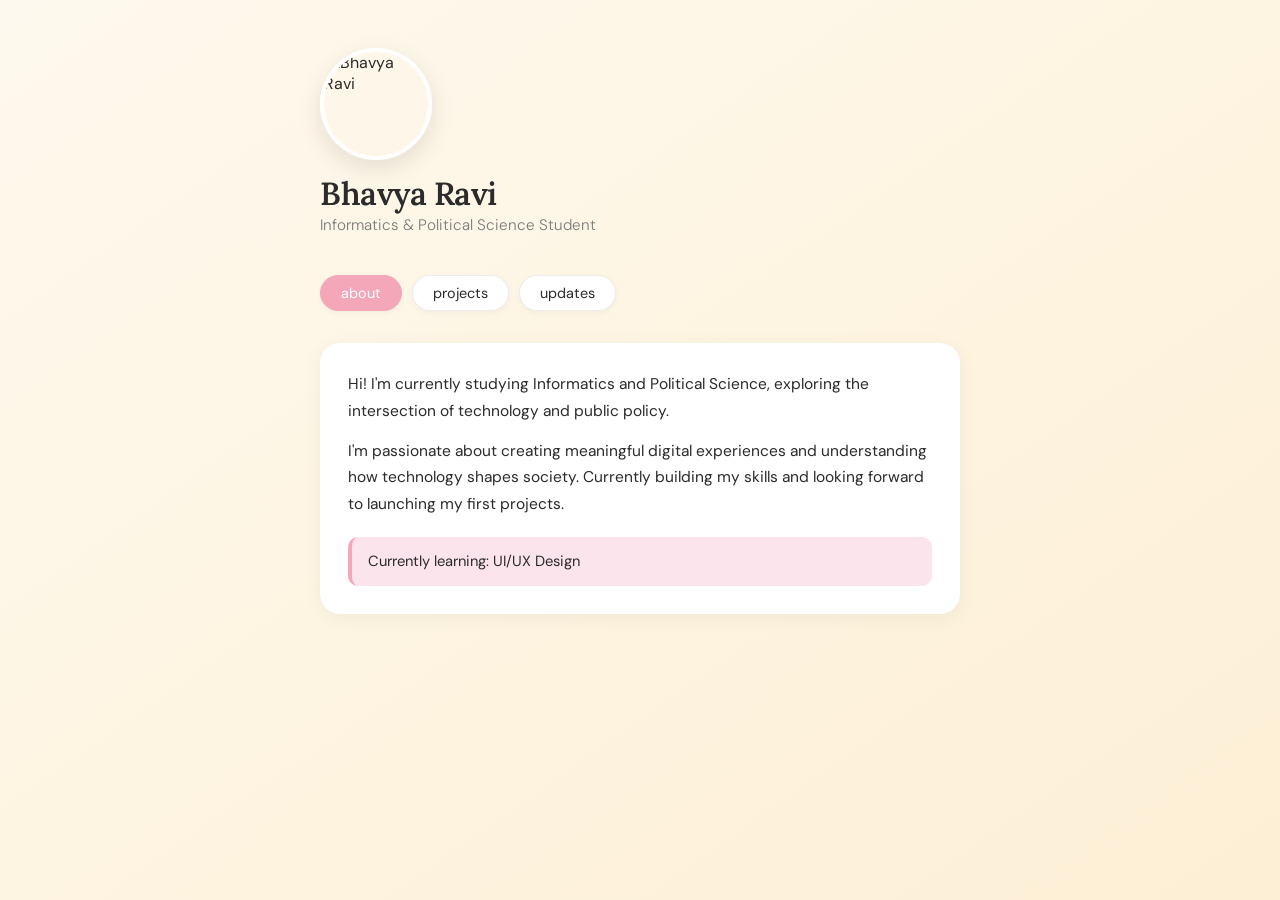
==== index.html @ 0cf852a3 "Changed file name" ====
<!DOCTYPE html>
<html lang="en">
<head>
  <meta charset="UTF-8" />
  <meta name="viewport" content="width=device-width, initial-scale=1.0" />
  <title>Bhavya Ravi</title>
  <link href="https://fonts.googleapis.com/css2?family=Lora:ital,wght@0,400;0,600;1,400&family=DM+Sans:wght@300;400;500&display=swap" rel="stylesheet" />
  <link rel="stylesheet" href="style.css"> 
</head>
<body>
  <div class="container">

    <div class="header">
      <img
        class="avatar"
        src="https://media.licdn.com/dms/image/v2/D5603AQHCaincQteh1Q/profile-displayphoto-scale_400_400/B56Zly63RaIAAk-/0/1758569659178?e=1776902400&v=beta&t=ZlpAcnRTadkaQlPZEbBqrFrDUGsKXeTZzd45ElXfL_k"
        alt="Bhavya Ravi"
      />
      <h1 class="name">Bhavya Ravi</h1>
      <p class="subtitle">Informatics &amp; Political Science Student</p>
    </div>

    <nav class="nav">
      <button class="nav-btn active" data-tab="about">about</button>
      <button class="nav-btn" data-tab="projects">projects</button>
      <button class="nav-btn" data-tab="updates">updates</button>
    </nav>

    <!-- About -->
    <div class="panel active" id="panel-about">
      <div class="about-card">
        <p>Hi! I'm currently studying Informatics and Political Science, exploring the intersection of technology and public policy.</p>
        <p>I'm passionate about creating meaningful digital experiences and understanding how technology shapes society. Currently building my skills and looking forward to launching my first projects.</p>
        <div class="highlight">Currently learning: UI/UX Design</div>
      </div>
    </div>

    <!-- Projects -->
    <div class="panel" id="panel-projects">
      <div class="project-card main">
        <h3>Coming Soon</h3>
        <p>Currently working on building my first projects. Check back soon for updates!</p>
      </div>
      <div class="project-card placeholder">
        <p>More projects in development...</p>
      </div>
    </div>

    <!-- Updates -->
    <div class="panel" id="panel-updates">
      <div class="update-card green">
        <p class="update-date">April 2026</p>
        <p>Diving deep into UI/UX design principles. Excited to start applying these skills to real projects.</p>
      </div>
      <div class="update-card yellow">
        <p class="update-date">Spring 2026</p>
        <p>Balancing coursework in Informatics and Political Science. Learning how tech and policy intersect.</p>
      </div>
      <div class="update-card orange">
        <p class="update-date">Recent</p>
        <p>Building this portfolio site as my first step. More projects coming soon!</p>
      </div>
    </div>

  </div>

  <script>
    const buttons = document.querySelectorAll('.nav-btn');
    const panels  = document.querySelectorAll('.panel');

    buttons.forEach(btn => {
      btn.addEventListener('click', () => {
        const tab = btn.dataset.tab;

        buttons.forEach(b => b.classList.remove('active'));
        panels.forEach(p => p.classList.remove('active'));

        btn.classList.add('active');
        const target = document.getElementById('panel-' + tab);
        // re-trigger animation
        target.style.animation = 'none';
        target.offsetHeight; // reflow
        target.style.animation = '';
        target.classList.add('active');
      });
    });
  </script>
</body>
</html>
---- style.css ----
*, *::before, *::after { box-sizing: border-box; margin: 0; padding: 0; }

:root {
    --cream: #fef9ee;
    --warm: #fdf0d5;
    --pink: #f4a7b9;
    --pink-light: #fce4ec;
    --blue: #7ec8e3;
    --blue-light: #e3f4fb;
    --green: #6dba8a;
    --green-light: #e4f5ec;
    --yellow: #f5c842;
    --orange: #f4844a;
    --text: #2b2b2b;
    --muted: #7a7a7a;
    --border: rgba(0,0,0,0.07);
}

body {
    font-family: 'DM Sans', sans-serif;
    background: linear-gradient(145deg, var(--cream) 0%, #fdefd5 100%);
    min-height: 100vh;
    color: var(--text);
    padding: 48px 24px 80px;
}

.container {
    max-width: 640px;
    margin: 0 auto;
}

/* Header */
.header {
    margin-bottom: 40px;
    animation: fadeUp 0.6s ease both;
}

.avatar {
    width: 112px;
    height: 112px;
    border-radius: 50%;
    border: 4px solid white;
    box-shadow: 0 8px 24px rgba(0,0,0,0.1);
    object-fit: cover;
    margin-bottom: 16px;
    display: block;
}

.name {
    font-family: 'Lora', serif;
    font-size: 2rem;
    font-weight: 600;
    letter-spacing: -0.5px;
    line-height: 1.1;
    margin-bottom: 4px;
}

.subtitle {
    color: var(--muted);
    font-size: 0.95rem;
    font-weight: 300;
}

/* Nav */
.nav {
    display: flex;
    gap: 10px;
    margin-bottom: 32px;
    animation: fadeUp 0.6s 0.1s ease both;
}

.nav-btn {
    padding: 8px 20px;
    border-radius: 999px;
    border: 1.5px solid var(--border);
    background: white;
    font-family: 'DM Sans', sans-serif;
    font-size: 0.9rem;
    cursor: pointer;
    transition: all 0.2s ease;
    color: var(--text);
    box-shadow: 0 2px 6px rgba(0,0,0,0.04);
}

.nav-btn:hover { transform: translateY(-1px); box-shadow: 0 4px 12px rgba(0,0,0,0.08); }

.nav-btn[data-tab="about"].active  { background: var(--pink);  border-color: var(--pink);  color: white; }
.nav-btn[data-tab="projects"].active { background: var(--blue); border-color: var(--blue); color: white; }
.nav-btn[data-tab="updates"].active  { background: var(--green); border-color: var(--green); color: white; }

/* Panels */
.panel { display: none; animation: fadeUp 0.35s ease both; }
.panel.active { display: block; }

/* About */
.about-card {
    background: white;
    border-radius: 20px;
    padding: 28px;
    line-height: 1.7;
    font-size: 0.97rem;
    box-shadow: 0 4px 20px rgba(0,0,0,0.05);
}

.about-card p + p { margin-top: 14px; }

.highlight {
    margin-top: 20px;
    padding: 12px 16px;
    background: var(--pink-light);
    border-left: 4px solid var(--pink);
    border-radius: 10px;
    font-size: 0.92rem;
}

/* Projects */
.project-card {
    background: white;
    border-radius: 20px;
    padding: 22px 24px;
    box-shadow: 0 4px 20px rgba(0,0,0,0.05);
    margin-bottom: 14px;
}

.project-card.main { border-left: 4px solid var(--blue); }
.project-card.placeholder { border-left: 4px solid #e0e0e0; }

.project-card h3 {
    font-family: 'Lora', serif;
    font-size: 1.05rem;
    margin-bottom: 6px;
}

.project-card p { color: var(--muted); font-size: 0.93rem; line-height: 1.6; }
.project-card.placeholder p { font-style: italic; }

/* Updates */
.update-card {
    background: white;
    border-radius: 20px;
    padding: 20px 24px;
    box-shadow: 0 4px 20px rgba(0,0,0,0.05);
    margin-bottom: 14px;
}

.update-card.green  { border-left: 4px solid var(--green); }
.update-card.yellow { border-left: 4px solid var(--yellow); }
.update-card.orange { border-left: 4px solid var(--orange); }

.update-date {
    font-size: 0.8rem;
    color: var(--muted);
    margin-bottom: 6px;
    text-transform: uppercase;
    letter-spacing: 0.5px;
}

.update-card p { font-size: 0.94rem; line-height: 1.65; }

/* Animation */
@keyframes fadeUp {
    from { opacity: 0; transform: translateY(14px); }
    to   { opacity: 1; transform: translateY(0); }
}
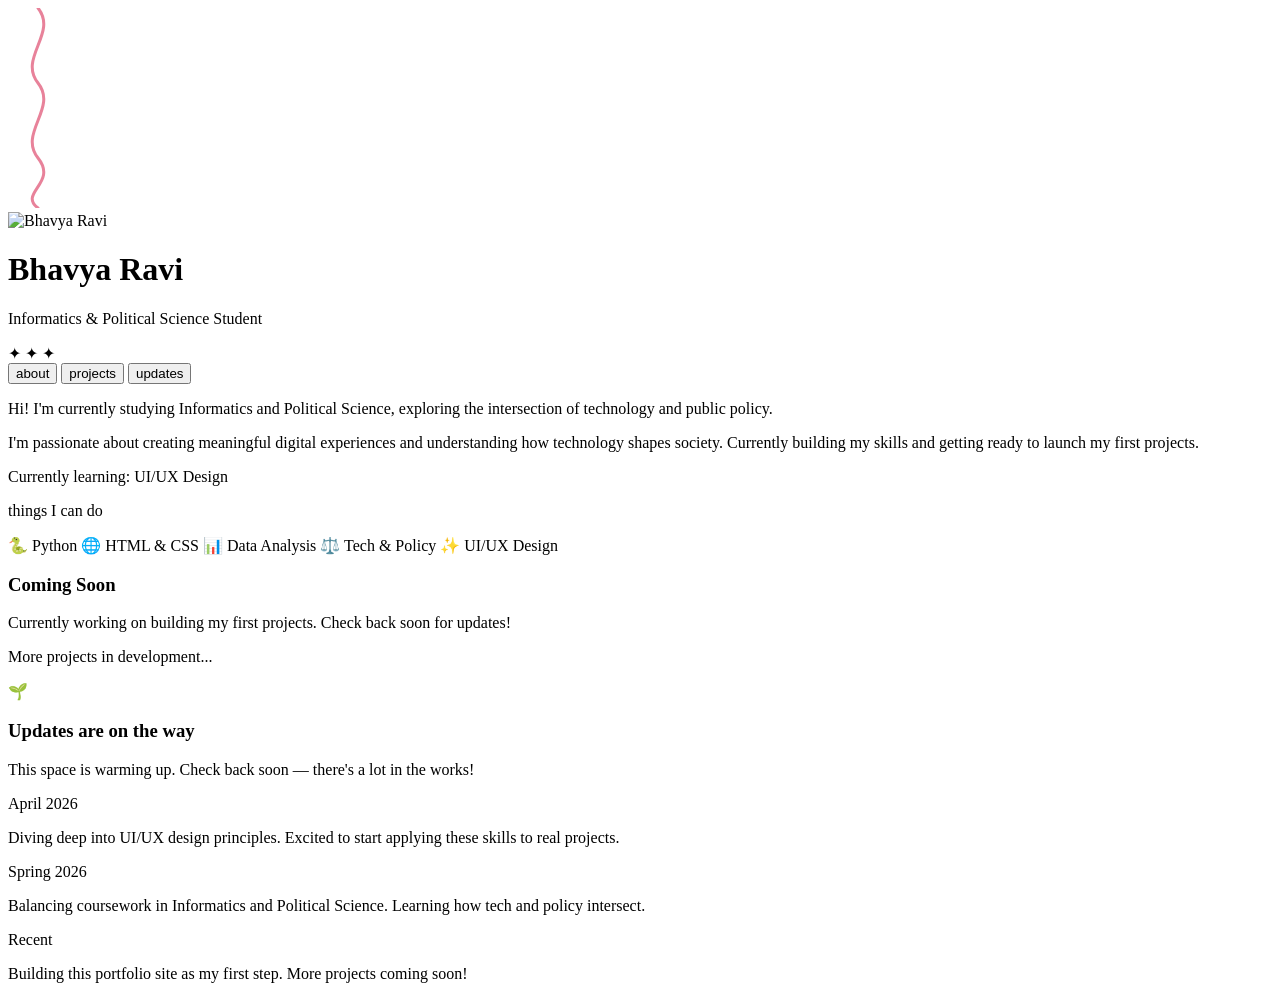
==== commit e79603ac: "animation and font changes" ====
--- a/index.html
+++ b/index.html
@@ -4,37 +4,65 @@
   <meta charset="UTF-8" />
   <meta name="viewport" content="width=device-width, initial-scale=1.0" />
   <title>Bhavya Ravi</title>
-  <link href="https://fonts.googleapis.com/css2?family=Lora:ital,wght@0,400;0,600;1,400&family=DM+Sans:wght@300;400;500&display=swap" rel="stylesheet" />
-  <link rel="stylesheet" href="style.css"> 
+  <link href="https://fonts.googleapis.com/css2?family=Playfair+Display:ital,wght@0,500;0,700;1,400&family=Cabinet+Grotesk:wght@300;400;500;700&display=swap" rel="stylesheet" />
+
 </head>
 <body>
+ 
+  <!-- Decorative floating dots -->
+  <div class="dot dot-1"></div>
+  <div class="dot dot-2"></div>
+  <div class="dot dot-3"></div>
+  <div class="dot dot-4"></div>
+  <div class="dot dot-5"></div>
+ 
+  <!-- Squiggle SVG accent -->
+  <svg class="squiggle" width="60" height="200" viewBox="0 0 60 200" fill="none" xmlns="http://www.w3.org/2000/svg">
+    <path d="M30 0 C50 25, 10 50, 30 75 C50 100, 10 125, 30 150 C50 175, 10 185, 30 200" stroke="#e8829a" stroke-width="3" stroke-linecap="round" fill="none"/>
+  </svg>
+ 
   <div class="container">
-
+ 
     <div class="header">
-      <img
-        class="avatar"
-        src="https://media.licdn.com/dms/image/v2/D5603AQHCaincQteh1Q/profile-displayphoto-scale_400_400/B56Zly63RaIAAk-/0/1758569659178?e=1776902400&v=beta&t=ZlpAcnRTadkaQlPZEbBqrFrDUGsKXeTZzd45ElXfL_k"
-        alt="Bhavya Ravi"
-      />
+      <div class="avatar-wrap">
+        <img
+          class="avatar"
+          src="https://media.licdn.com/dms/image/v2/D5603AQHCaincQteh1Q/profile-displayphoto-scale_400_400/B56Zly63RaIAAk-/0/1758569659178?e=1776902400&v=beta&t=ZlpAcnRTadkaQlPZEbBqrFrDUGsKXeTZzd45ElXfL_k"
+          alt="Bhavya Ravi"
+        />
+      </div>
       <h1 class="name">Bhavya Ravi</h1>
       <p class="subtitle">Informatics &amp; Political Science Student</p>
+      <div class="sparkles">
+        <span class="sparkle">✦</span>
+        <span class="sparkle">✦</span>
+        <span class="sparkle">✦</span>
+      </div>
     </div>
-
+ 
     <nav class="nav">
       <button class="nav-btn active" data-tab="about">about</button>
       <button class="nav-btn" data-tab="projects">projects</button>
       <button class="nav-btn" data-tab="updates">updates</button>
     </nav>
-
+ 
     <!-- About -->
     <div class="panel active" id="panel-about">
       <div class="about-card">
         <p>Hi! I'm currently studying Informatics and Political Science, exploring the intersection of technology and public policy.</p>
-        <p>I'm passionate about creating meaningful digital experiences and understanding how technology shapes society. Currently building my skills and looking forward to launching my first projects.</p>
+        <p>I'm passionate about creating meaningful digital experiences and understanding how technology shapes society. Currently building my skills and getting ready to launch my first projects.</p>
         <div class="highlight">Currently learning: UI/UX Design</div>
+        <p class="skills-label">things I can do</p>
+        <div class="skills-grid">
+          <span class="skill-pill python">🐍 Python</span>
+          <span class="skill-pill html">🌐 HTML &amp; CSS</span>
+          <span class="skill-pill data">📊 Data Analysis</span>
+          <span class="skill-pill policy">⚖️ Tech &amp; Policy</span>
+          <span class="skill-pill design">✨ UI/UX Design</span>
+        </div>
       </div>
     </div>
-
+ 
     <!-- Projects -->
     <div class="panel" id="panel-projects">
       <div class="project-card main">
@@ -45,9 +73,14 @@
         <p>More projects in development...</p>
       </div>
     </div>
-
+ 
     <!-- Updates -->
     <div class="panel" id="panel-updates">
+      <div class="updates-intro">
+        <span class="updates-icon">🌱</span>
+        <h3>Updates are on the way</h3>
+        <p>This space is warming up. Check back soon — there's a lot in the works!</p>
+      </div>
       <div class="update-card green">
         <p class="update-date">April 2026</p>
         <p>Diving deep into UI/UX design principles. Excited to start applying these skills to real projects.</p>
@@ -61,25 +94,24 @@
         <p>Building this portfolio site as my first step. More projects coming soon!</p>
       </div>
     </div>
-
+ 
   </div>
-
+ 
   <script>
     const buttons = document.querySelectorAll('.nav-btn');
     const panels  = document.querySelectorAll('.panel');
-
+ 
     buttons.forEach(btn => {
       btn.addEventListener('click', () => {
         const tab = btn.dataset.tab;
-
+ 
         buttons.forEach(b => b.classList.remove('active'));
         panels.forEach(p => p.classList.remove('active'));
-
+ 
         btn.classList.add('active');
         const target = document.getElementById('panel-' + tab);
-        // re-trigger animation
         target.style.animation = 'none';
-        target.offsetHeight; // reflow
+        target.offsetHeight;
         target.style.animation = '';
         target.classList.add('active');
       });
@@ -87,3 +119,4 @@
   </script>
 </body>
 </html>
+ 
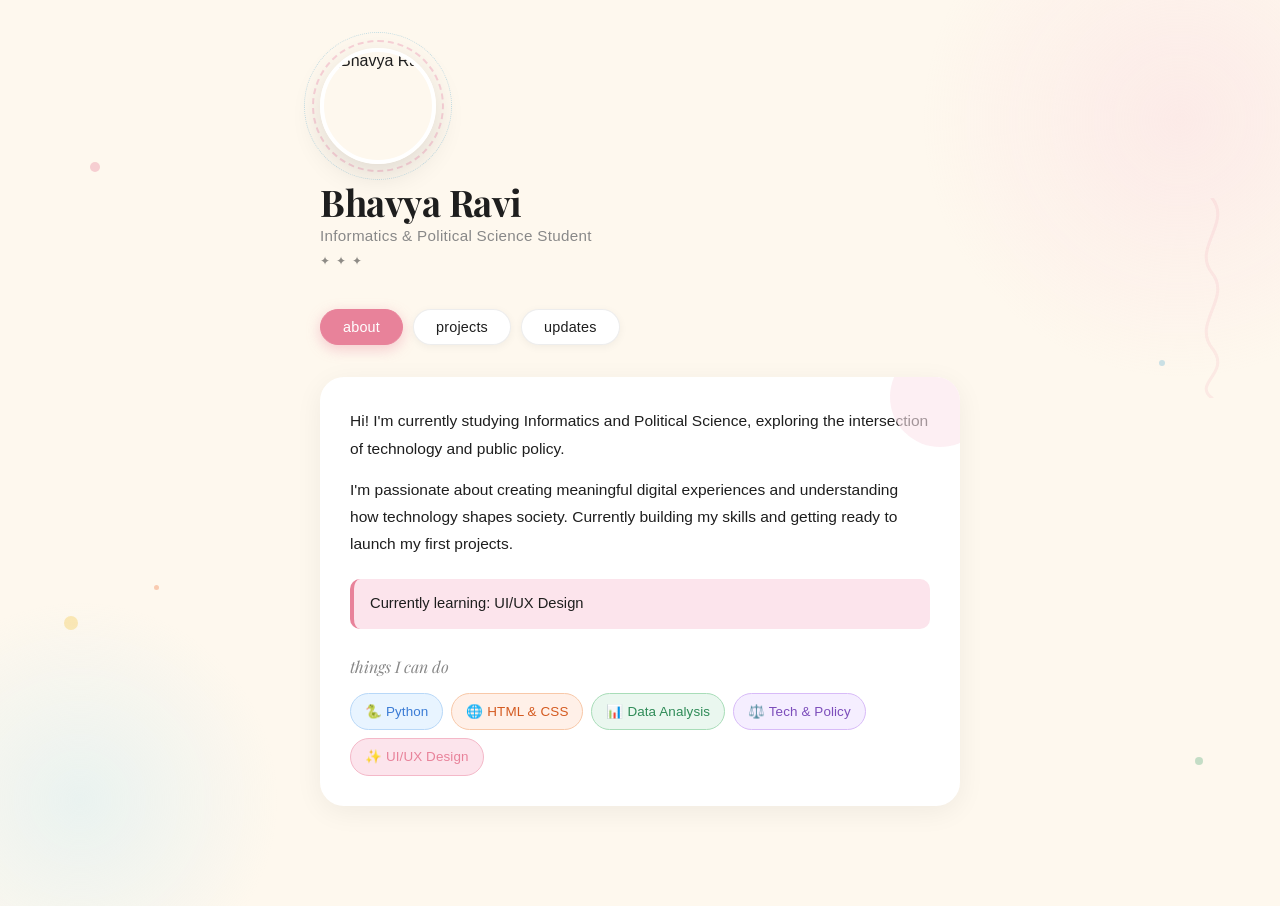
==== commit 8d3a488d: "new line" ====
--- a/index.html
+++ b/index.html
@@ -7,6 +7,7 @@
   <link href="https://fonts.googleapis.com/css2?family=Playfair+Display:ital,wght@0,500;0,700;1,400&family=Cabinet+Grotesk:wght@300;400;500;700&display=swap" rel="stylesheet" />
 
 </head>
+<link rel="stylesheet" href="style.css">
 <body>
  
   <!-- Decorative floating dots -->
--- a/style.css
+++ b/style.css
@@ -0,0 +1,395 @@
+*, *::before, *::after { box-sizing: border-box; margin: 0; padding: 0; }
+ 
+    :root {
+      --cream: #fef8ee;
+      --warm: #fdefd5;
+      --pink: #e8829a;
+      --pink-light: #fce4ec;
+      --pink-mid: #f4b8c8;
+      --blue: #6ab4d4;
+      --blue-light: #dff0f8;
+      --green: #5aab7a;
+      --green-light: #dff2ea;
+      --yellow: #f5c842;
+      --orange: #f07840;
+      --text: #1e1e1e;
+      --muted: #888;
+      --border: rgba(0,0,0,0.07);
+    }
+ 
+    @import url('https://fonts.googleapis.com/css2?family=Playfair+Display:ital,wght@0,500;0,700;1,400&family=DM+Sans:wght@300;400;500&display=swap');
+ 
+    body {
+      font-family: 'DM Sans', sans-serif;
+      background: var(--cream);
+      min-height: 100vh;
+      color: var(--text);
+      padding: 48px 24px 100px;
+      overflow-x: hidden;
+      position: relative;
+    }
+ 
+    /* ── Decorative background blobs ── */
+    body::before, body::after {
+      content: '';
+      position: fixed;
+      border-radius: 50%;
+      pointer-events: none;
+      z-index: 0;
+    }
+    body::before {
+      width: 520px; height: 520px;
+      top: -140px; right: -160px;
+      background: radial-gradient(circle, #f9d0dc55 0%, transparent 70%);
+      animation: blobDrift 12s ease-in-out infinite alternate;
+    }
+    body::after {
+      width: 400px; height: 400px;
+      bottom: -100px; left: -120px;
+      background: radial-gradient(circle, #c2e8f555 0%, transparent 70%);
+      animation: blobDrift 15s ease-in-out infinite alternate-reverse;
+    }
+ 
+    @keyframes blobDrift {
+      from { transform: translate(0, 0) scale(1); }
+      to   { transform: translate(20px, 30px) scale(1.06); }
+    }
+ 
+    /* Floating dots */
+    .dot {
+      position: fixed;
+      border-radius: 50%;
+      pointer-events: none;
+      z-index: 0;
+      opacity: 0.35;
+    }
+    .dot-1 { width:10px; height:10px; background: var(--pink); top: 18%; left: 7%; animation: floatDot 6s ease-in-out infinite; }
+    .dot-2 { width:6px;  height:6px;  background: var(--blue); top: 40%; right: 9%; animation: floatDot 8s ease-in-out infinite 1s; }
+    .dot-3 { width:14px; height:14px; background: var(--yellow); bottom: 30%; left: 5%; animation: floatDot 7s ease-in-out infinite 2s; }
+    .dot-4 { width:8px;  height:8px;  background: var(--green); bottom: 15%; right: 6%; animation: floatDot 9s ease-in-out infinite 0.5s; }
+    .dot-5 { width:5px;  height:5px;  background: var(--orange); top: 65%; left: 12%; animation: floatDot 5s ease-in-out infinite 3s; }
+ 
+    @keyframes floatDot {
+      0%, 100% { transform: translateY(0); }
+      50%       { transform: translateY(-12px); }
+    }
+ 
+    /* Squiggle line accent */
+    .squiggle {
+      position: fixed;
+      top: 22%;
+      right: 3%;
+      opacity: 0.12;
+      pointer-events: none;
+      z-index: 0;
+      animation: floatDot 10s ease-in-out infinite;
+    }
+ 
+    .container {
+      max-width: 640px;
+      margin: 0 auto;
+      position: relative;
+      z-index: 1;
+    }
+ 
+    /* ── Header ── */
+    .header {
+      margin-bottom: 40px;
+      animation: fadeUp 0.7s ease both;
+    }
+ 
+    .avatar-wrap {
+      position: relative;
+      display: inline-block;
+      margin-bottom: 18px;
+    }
+ 
+    .avatar {
+      width: 116px;
+      height: 116px;
+      border-radius: 50%;
+      border: 4px solid white;
+      box-shadow: 0 10px 30px rgba(0,0,0,0.12);
+      object-fit: cover;
+      display: block;
+      position: relative;
+      z-index: 1;
+    }
+ 
+    /* ring accent around avatar */
+    .avatar-wrap::before {
+      content: '';
+      position: absolute;
+      inset: -8px;
+      border-radius: 50%;
+      border: 2px dashed var(--pink-mid);
+      z-index: 0;
+      animation: spinSlow 18s linear infinite;
+      opacity: 0.6;
+    }
+    .avatar-wrap::after {
+      content: '';
+      position: absolute;
+      inset: -16px;
+      border-radius: 50%;
+      border: 1.5px dotted var(--blue);
+      z-index: 0;
+      animation: spinSlow 28s linear infinite reverse;
+      opacity: 0.4;
+    }
+ 
+    @keyframes spinSlow {
+      from { transform: rotate(0deg); }
+      to   { transform: rotate(360deg); }
+    }
+ 
+    .name {
+      font-family: 'Playfair Display', serif;
+      font-size: 2.3rem;
+      font-weight: 700;
+      letter-spacing: -0.5px;
+      line-height: 1.1;
+      margin-bottom: 5px;
+    }
+ 
+    .subtitle {
+      color: var(--muted);
+      font-size: 0.95rem;
+      font-weight: 300;
+      letter-spacing: 0.3px;
+    }
+ 
+    /* little star/sparkle accents near name */
+    .sparkles {
+      display: inline-flex;
+      gap: 6px;
+      margin-top: 10px;
+    }
+    .sparkle {
+      font-size: 0.75rem;
+      opacity: 0.5;
+      animation: sparkleAnim 2.5s ease-in-out infinite;
+    }
+    .sparkle:nth-child(2) { animation-delay: 0.4s; }
+    .sparkle:nth-child(3) { animation-delay: 0.8s; }
+    @keyframes sparkleAnim {
+      0%, 100% { opacity: 0.3; transform: scale(1); }
+      50%       { opacity: 0.8; transform: scale(1.3); }
+    }
+ 
+    /* ── Nav ── */
+    .nav {
+      display: flex;
+      gap: 10px;
+      margin-bottom: 32px;
+      animation: fadeUp 0.7s 0.12s ease both;
+    }
+ 
+    .nav-btn {
+      padding: 9px 22px;
+      border-radius: 999px;
+      border: 1.5px solid var(--border);
+      background: white;
+      font-family: 'DM Sans', sans-serif;
+      font-size: 0.9rem;
+      cursor: pointer;
+      transition: all 0.25s ease;
+      color: var(--text);
+      box-shadow: 0 2px 8px rgba(0,0,0,0.05);
+      letter-spacing: 0.2px;
+    }
+ 
+    .nav-btn:hover { transform: translateY(-2px); box-shadow: 0 6px 16px rgba(0,0,0,0.1); }
+    .nav-btn[data-tab="about"].active   { background: var(--pink);  border-color: var(--pink);  color: white; box-shadow: 0 4px 14px rgba(232,130,154,0.4); }
+    .nav-btn[data-tab="projects"].active { background: var(--blue); border-color: var(--blue); color: white; box-shadow: 0 4px 14px rgba(106,180,212,0.4); }
+    .nav-btn[data-tab="updates"].active  { background: var(--green); border-color: var(--green); color: white; box-shadow: 0 4px 14px rgba(90,171,122,0.4); }
+ 
+    /* ── Panels ── */
+    .panel { display: none; animation: fadeUp 0.38s ease both; }
+    .panel.active { display: block; }
+ 
+    /* ── About ── */
+    .about-card {
+      background: white;
+      border-radius: 24px;
+      padding: 30px;
+      line-height: 1.75;
+      font-size: 0.97rem;
+      box-shadow: 0 6px 28px rgba(0,0,0,0.06);
+      position: relative;
+      overflow: hidden;
+    }
+ 
+    /* decorative corner on about card */
+    .about-card::before {
+      content: '';
+      position: absolute;
+      top: -30px; right: -30px;
+      width: 100px; height: 100px;
+      border-radius: 50%;
+      background: var(--pink-light);
+      opacity: 0.6;
+    }
+ 
+    .about-card p + p { margin-top: 14px; }
+ 
+    .highlight {
+      margin-top: 22px;
+      padding: 12px 16px;
+      background: var(--pink-light);
+      border-left: 4px solid var(--pink);
+      border-radius: 10px;
+      font-size: 0.92rem;
+    }
+ 
+    /* Skills grid */
+    .skills-label {
+      font-family: 'Playfair Display', serif;
+      font-size: 1rem;
+      font-style: italic;
+      margin-top: 24px;
+      margin-bottom: 12px;
+      color: var(--muted);
+    }
+ 
+    .skills-grid {
+      display: flex;
+      flex-wrap: wrap;
+      gap: 8px;
+      margin-top: 4px;
+    }
+ 
+    .skill-pill {
+      padding: 6px 14px;
+      border-radius: 999px;
+      font-size: 0.84rem;
+      font-weight: 500;
+      letter-spacing: 0.1px;
+      transition: transform 0.2s ease, box-shadow 0.2s ease;
+      cursor: default;
+    }
+    .skill-pill:hover { transform: translateY(-2px); box-shadow: 0 4px 12px rgba(0,0,0,0.1); }
+ 
+    .skill-pill.python  { background: #e8f4ff; color: #3a7bd5; border: 1.5px solid #b8d8f8; }
+    .skill-pill.html    { background: #fff0e8; color: #d45a20; border: 1.5px solid #f8c8a8; }
+    .skill-pill.data    { background: #eaf7ef; color: #2e8b57; border: 1.5px solid #a8ddb8; }
+    .skill-pill.policy  { background: #f5eeff; color: #7c4dbb; border: 1.5px solid #d8bbf8; }
+    .skill-pill.design  { background: var(--pink-light); color: var(--pink); border: 1.5px solid var(--pink-mid); }
+ 
+    /* ── Projects ── */
+    .project-card {
+      background: white;
+      border-radius: 24px;
+      padding: 24px 26px;
+      box-shadow: 0 6px 28px rgba(0,0,0,0.06);
+      margin-bottom: 14px;
+      position: relative;
+      overflow: hidden;
+      transition: transform 0.2s ease, box-shadow 0.2s ease;
+    }
+    .project-card:hover { transform: translateY(-2px); box-shadow: 0 10px 32px rgba(0,0,0,0.09); }
+    .project-card.main { border-left: 4px solid var(--blue); }
+    .project-card.placeholder { border-left: 4px solid #e0e0e0; }
+    .project-card.main::after {
+      content: '';
+      position: absolute;
+      bottom: -20px; right: -20px;
+      width: 80px; height: 80px;
+      border-radius: 50%;
+      background: var(--blue-light);
+      opacity: 0.5;
+    }
+ 
+    .project-card h3 {
+      font-family: 'Playfair Display', serif;
+      font-size: 1.1rem;
+      margin-bottom: 8px;
+    }
+    .project-card p { color: var(--muted); font-size: 0.93rem; line-height: 1.65; }
+    .project-card.placeholder p { font-style: italic; }
+ 
+    /* ── Updates ── */
+    .updates-intro {
+      background: white;
+      border-radius: 24px;
+      padding: 26px 28px;
+      box-shadow: 0 6px 28px rgba(0,0,0,0.06);
+      margin-bottom: 16px;
+      text-align: center;
+      position: relative;
+      overflow: hidden;
+    }
+    .updates-intro::before {
+      content: '';
+      position: absolute;
+      top: -40px; left: 50%;
+      transform: translateX(-50%);
+      width: 200px; height: 200px;
+      border-radius: 50%;
+      background: radial-gradient(circle, #d5f0e555 0%, transparent 70%);
+    }
+ 
+    .updates-icon {
+      font-size: 2.2rem;
+      display: block;
+      margin-bottom: 10px;
+      animation: floatDot 4s ease-in-out infinite;
+    }
+    .updates-intro h3 {
+      font-family: 'Playfair Display', serif;
+      font-size: 1.2rem;
+      margin-bottom: 8px;
+    }
+    .updates-intro p {
+      color: var(--muted);
+      font-size: 0.93rem;
+      line-height: 1.65;
+    }
+ 
+    .update-card {
+      background: white;
+      border-radius: 24px;
+      padding: 20px 26px;
+      box-shadow: 0 6px 28px rgba(0,0,0,0.06);
+      margin-bottom: 14px;
+      opacity: 0.65;
+      position: relative;
+    }
+    .update-card::after {
+      content: 'coming soon';
+      position: absolute;
+      top: 16px; right: 18px;
+      font-size: 0.7rem;
+      letter-spacing: 0.8px;
+      text-transform: uppercase;
+      color: var(--muted);
+      opacity: 0.6;
+    }
+    .update-card.green  { border-left: 4px solid var(--green); }
+    .update-card.yellow { border-left: 4px solid var(--yellow); }
+    .update-card.orange { border-left: 4px solid var(--orange); }
+ 
+    .update-date {
+      font-size: 0.78rem;
+      color: var(--muted);
+      margin-bottom: 6px;
+      text-transform: uppercase;
+      letter-spacing: 0.6px;
+    }
+    .update-card p { font-size: 0.93rem; line-height: 1.65; filter: blur(2.5px); user-select: none; }
+    .update-card .update-date { filter: none; }
+ 
+    /* ── Animation ── */
+    @keyframes fadeUp {
+      from { opacity: 0; transform: translateY(16px); }
+      to   { opacity: 1; transform: translateY(0); }
+    }
+ 
+    /* stagger children inside a panel */
+    .panel.active > * {
+      animation: fadeUp 0.4s ease both;
+    }
+    .panel.active > *:nth-child(1) { animation-delay: 0s; }
+    .panel.active > *:nth-child(2) { animation-delay: 0.07s; }
+    .panel.active > *:nth-child(3) { animation-delay: 0.14s; }
+    .panel.active > *:nth-child(4) { animation-delay: 0.21s; }
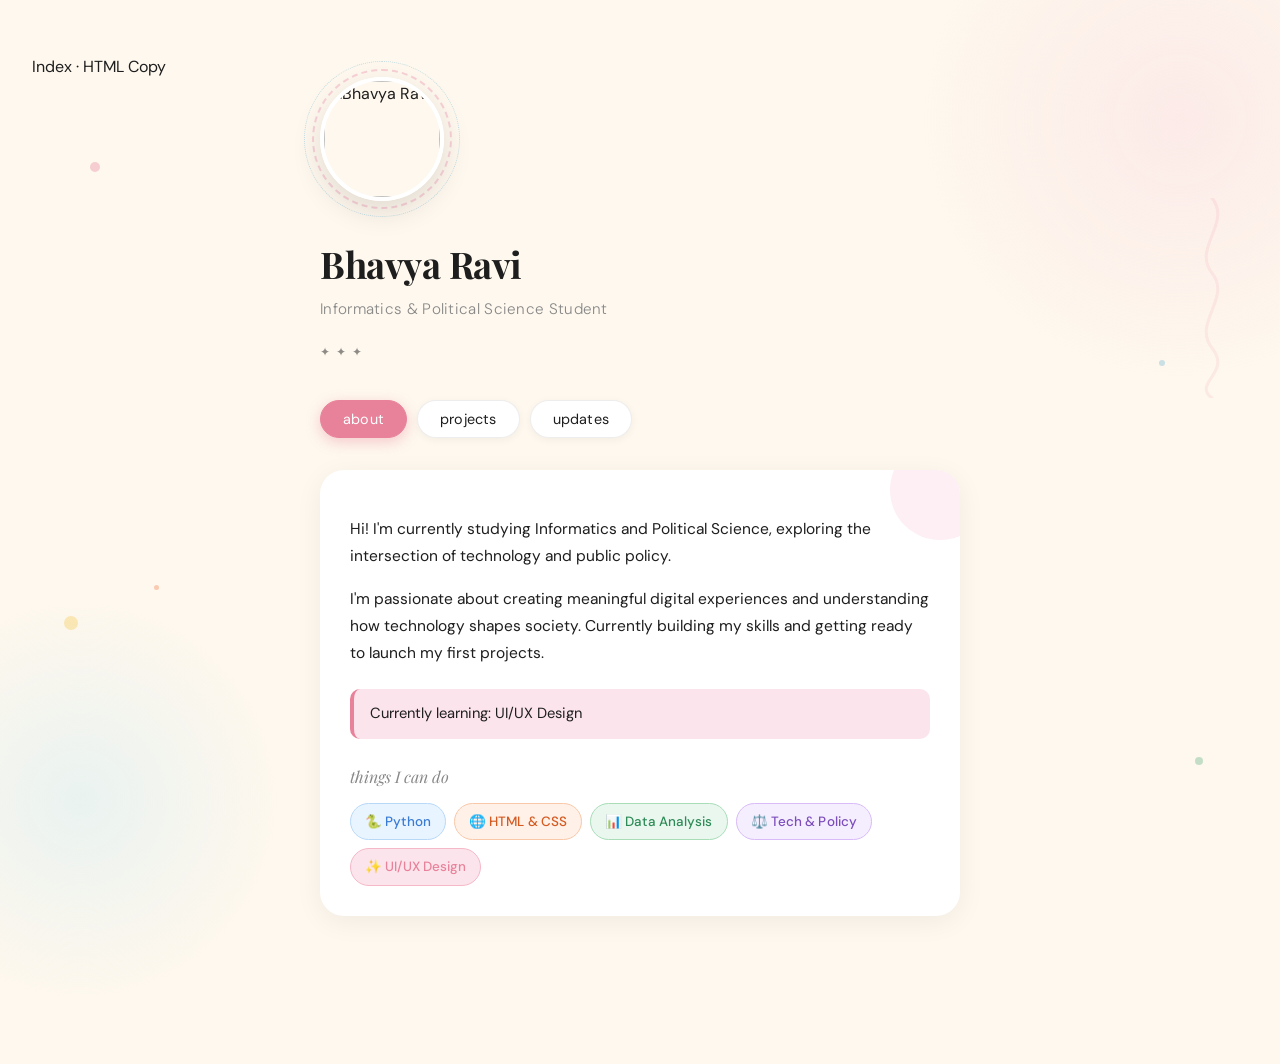
==== commit 23762497: "code changes" ====
--- a/index.html
+++ b/index.html
@@ -1,13 +1,15 @@
+Index · HTML
+Copy
+
 <!DOCTYPE html>
 <html lang="en">
 <head>
   <meta charset="UTF-8" />
   <meta name="viewport" content="width=device-width, initial-scale=1.0" />
   <title>Bhavya Ravi</title>
-  <link href="https://fonts.googleapis.com/css2?family=Playfair+Display:ital,wght@0,500;0,700;1,400&family=Cabinet+Grotesk:wght@300;400;500;700&display=swap" rel="stylesheet" />
-
+  <link href="https://fonts.googleapis.com/css2?family=Playfair+Display:ital,wght@0,500;0,700;1,400&family=DM+Sans:wght@300;400;500&display=swap" rel="stylesheet" />
+  <link rel="stylesheet" href="style.css">
 </head>
-<link rel="stylesheet" href="style.css">
 <body>
  
   <!-- Decorative floating dots -->
--- a/style.css
+++ b/style.css
@@ -1,395 +1,395 @@
+
+Copy
+
 *, *::before, *::after { box-sizing: border-box; margin: 0; padding: 0; }
  
-    :root {
-      --cream: #fef8ee;
-      --warm: #fdefd5;
-      --pink: #e8829a;
-      --pink-light: #fce4ec;
-      --pink-mid: #f4b8c8;
-      --blue: #6ab4d4;
-      --blue-light: #dff0f8;
-      --green: #5aab7a;
-      --green-light: #dff2ea;
-      --yellow: #f5c842;
-      --orange: #f07840;
-      --text: #1e1e1e;
-      --muted: #888;
-      --border: rgba(0,0,0,0.07);
-    }
- 
-    @import url('https://fonts.googleapis.com/css2?family=Playfair+Display:ital,wght@0,500;0,700;1,400&family=DM+Sans:wght@300;400;500&display=swap');
- 
-    body {
-      font-family: 'DM Sans', sans-serif;
-      background: var(--cream);
-      min-height: 100vh;
-      color: var(--text);
-      padding: 48px 24px 100px;
-      overflow-x: hidden;
-      position: relative;
-    }
- 
-    /* ── Decorative background blobs ── */
-    body::before, body::after {
-      content: '';
-      position: fixed;
-      border-radius: 50%;
-      pointer-events: none;
-      z-index: 0;
-    }
-    body::before {
-      width: 520px; height: 520px;
-      top: -140px; right: -160px;
-      background: radial-gradient(circle, #f9d0dc55 0%, transparent 70%);
-      animation: blobDrift 12s ease-in-out infinite alternate;
-    }
-    body::after {
-      width: 400px; height: 400px;
-      bottom: -100px; left: -120px;
-      background: radial-gradient(circle, #c2e8f555 0%, transparent 70%);
-      animation: blobDrift 15s ease-in-out infinite alternate-reverse;
-    }
- 
-    @keyframes blobDrift {
-      from { transform: translate(0, 0) scale(1); }
-      to   { transform: translate(20px, 30px) scale(1.06); }
-    }
- 
-    /* Floating dots */
-    .dot {
-      position: fixed;
-      border-radius: 50%;
-      pointer-events: none;
-      z-index: 0;
-      opacity: 0.35;
-    }
-    .dot-1 { width:10px; height:10px; background: var(--pink); top: 18%; left: 7%; animation: floatDot 6s ease-in-out infinite; }
-    .dot-2 { width:6px;  height:6px;  background: var(--blue); top: 40%; right: 9%; animation: floatDot 8s ease-in-out infinite 1s; }
-    .dot-3 { width:14px; height:14px; background: var(--yellow); bottom: 30%; left: 5%; animation: floatDot 7s ease-in-out infinite 2s; }
-    .dot-4 { width:8px;  height:8px;  background: var(--green); bottom: 15%; right: 6%; animation: floatDot 9s ease-in-out infinite 0.5s; }
-    .dot-5 { width:5px;  height:5px;  background: var(--orange); top: 65%; left: 12%; animation: floatDot 5s ease-in-out infinite 3s; }
- 
-    @keyframes floatDot {
-      0%, 100% { transform: translateY(0); }
-      50%       { transform: translateY(-12px); }
-    }
- 
-    /* Squiggle line accent */
-    .squiggle {
-      position: fixed;
-      top: 22%;
-      right: 3%;
-      opacity: 0.12;
-      pointer-events: none;
-      z-index: 0;
-      animation: floatDot 10s ease-in-out infinite;
-    }
- 
-    .container {
-      max-width: 640px;
-      margin: 0 auto;
-      position: relative;
-      z-index: 1;
-    }
- 
-    /* ── Header ── */
-    .header {
-      margin-bottom: 40px;
-      animation: fadeUp 0.7s ease both;
-    }
- 
-    .avatar-wrap {
-      position: relative;
-      display: inline-block;
-      margin-bottom: 18px;
-    }
- 
-    .avatar {
-      width: 116px;
-      height: 116px;
-      border-radius: 50%;
-      border: 4px solid white;
-      box-shadow: 0 10px 30px rgba(0,0,0,0.12);
-      object-fit: cover;
-      display: block;
-      position: relative;
-      z-index: 1;
-    }
- 
-    /* ring accent around avatar */
-    .avatar-wrap::before {
-      content: '';
-      position: absolute;
-      inset: -8px;
-      border-radius: 50%;
-      border: 2px dashed var(--pink-mid);
-      z-index: 0;
-      animation: spinSlow 18s linear infinite;
-      opacity: 0.6;
-    }
-    .avatar-wrap::after {
-      content: '';
-      position: absolute;
-      inset: -16px;
-      border-radius: 50%;
-      border: 1.5px dotted var(--blue);
-      z-index: 0;
-      animation: spinSlow 28s linear infinite reverse;
-      opacity: 0.4;
-    }
- 
-    @keyframes spinSlow {
-      from { transform: rotate(0deg); }
-      to   { transform: rotate(360deg); }
-    }
- 
-    .name {
-      font-family: 'Playfair Display', serif;
-      font-size: 2.3rem;
-      font-weight: 700;
-      letter-spacing: -0.5px;
-      line-height: 1.1;
-      margin-bottom: 5px;
-    }
- 
-    .subtitle {
-      color: var(--muted);
-      font-size: 0.95rem;
-      font-weight: 300;
-      letter-spacing: 0.3px;
-    }
- 
-    /* little star/sparkle accents near name */
-    .sparkles {
-      display: inline-flex;
-      gap: 6px;
-      margin-top: 10px;
-    }
-    .sparkle {
-      font-size: 0.75rem;
-      opacity: 0.5;
-      animation: sparkleAnim 2.5s ease-in-out infinite;
-    }
-    .sparkle:nth-child(2) { animation-delay: 0.4s; }
-    .sparkle:nth-child(3) { animation-delay: 0.8s; }
-    @keyframes sparkleAnim {
-      0%, 100% { opacity: 0.3; transform: scale(1); }
-      50%       { opacity: 0.8; transform: scale(1.3); }
-    }
- 
-    /* ── Nav ── */
-    .nav {
-      display: flex;
-      gap: 10px;
-      margin-bottom: 32px;
-      animation: fadeUp 0.7s 0.12s ease both;
-    }
- 
-    .nav-btn {
-      padding: 9px 22px;
-      border-radius: 999px;
-      border: 1.5px solid var(--border);
-      background: white;
-      font-family: 'DM Sans', sans-serif;
-      font-size: 0.9rem;
-      cursor: pointer;
-      transition: all 0.25s ease;
-      color: var(--text);
-      box-shadow: 0 2px 8px rgba(0,0,0,0.05);
-      letter-spacing: 0.2px;
-    }
- 
-    .nav-btn:hover { transform: translateY(-2px); box-shadow: 0 6px 16px rgba(0,0,0,0.1); }
-    .nav-btn[data-tab="about"].active   { background: var(--pink);  border-color: var(--pink);  color: white; box-shadow: 0 4px 14px rgba(232,130,154,0.4); }
-    .nav-btn[data-tab="projects"].active { background: var(--blue); border-color: var(--blue); color: white; box-shadow: 0 4px 14px rgba(106,180,212,0.4); }
-    .nav-btn[data-tab="updates"].active  { background: var(--green); border-color: var(--green); color: white; box-shadow: 0 4px 14px rgba(90,171,122,0.4); }
- 
-    /* ── Panels ── */
-    .panel { display: none; animation: fadeUp 0.38s ease both; }
-    .panel.active { display: block; }
- 
-    /* ── About ── */
-    .about-card {
-      background: white;
-      border-radius: 24px;
-      padding: 30px;
-      line-height: 1.75;
-      font-size: 0.97rem;
-      box-shadow: 0 6px 28px rgba(0,0,0,0.06);
-      position: relative;
-      overflow: hidden;
-    }
- 
-    /* decorative corner on about card */
-    .about-card::before {
-      content: '';
-      position: absolute;
-      top: -30px; right: -30px;
-      width: 100px; height: 100px;
-      border-radius: 50%;
-      background: var(--pink-light);
-      opacity: 0.6;
-    }
- 
-    .about-card p + p { margin-top: 14px; }
- 
-    .highlight {
-      margin-top: 22px;
-      padding: 12px 16px;
-      background: var(--pink-light);
-      border-left: 4px solid var(--pink);
-      border-radius: 10px;
-      font-size: 0.92rem;
-    }
- 
-    /* Skills grid */
-    .skills-label {
-      font-family: 'Playfair Display', serif;
-      font-size: 1rem;
-      font-style: italic;
-      margin-top: 24px;
-      margin-bottom: 12px;
-      color: var(--muted);
-    }
- 
-    .skills-grid {
-      display: flex;
-      flex-wrap: wrap;
-      gap: 8px;
-      margin-top: 4px;
-    }
- 
-    .skill-pill {
-      padding: 6px 14px;
-      border-radius: 999px;
-      font-size: 0.84rem;
-      font-weight: 500;
-      letter-spacing: 0.1px;
-      transition: transform 0.2s ease, box-shadow 0.2s ease;
-      cursor: default;
-    }
-    .skill-pill:hover { transform: translateY(-2px); box-shadow: 0 4px 12px rgba(0,0,0,0.1); }
- 
-    .skill-pill.python  { background: #e8f4ff; color: #3a7bd5; border: 1.5px solid #b8d8f8; }
-    .skill-pill.html    { background: #fff0e8; color: #d45a20; border: 1.5px solid #f8c8a8; }
-    .skill-pill.data    { background: #eaf7ef; color: #2e8b57; border: 1.5px solid #a8ddb8; }
-    .skill-pill.policy  { background: #f5eeff; color: #7c4dbb; border: 1.5px solid #d8bbf8; }
-    .skill-pill.design  { background: var(--pink-light); color: var(--pink); border: 1.5px solid var(--pink-mid); }
- 
-    /* ── Projects ── */
-    .project-card {
-      background: white;
-      border-radius: 24px;
-      padding: 24px 26px;
-      box-shadow: 0 6px 28px rgba(0,0,0,0.06);
-      margin-bottom: 14px;
-      position: relative;
-      overflow: hidden;
-      transition: transform 0.2s ease, box-shadow 0.2s ease;
-    }
-    .project-card:hover { transform: translateY(-2px); box-shadow: 0 10px 32px rgba(0,0,0,0.09); }
-    .project-card.main { border-left: 4px solid var(--blue); }
-    .project-card.placeholder { border-left: 4px solid #e0e0e0; }
-    .project-card.main::after {
-      content: '';
-      position: absolute;
-      bottom: -20px; right: -20px;
-      width: 80px; height: 80px;
-      border-radius: 50%;
-      background: var(--blue-light);
-      opacity: 0.5;
-    }
- 
-    .project-card h3 {
-      font-family: 'Playfair Display', serif;
-      font-size: 1.1rem;
-      margin-bottom: 8px;
-    }
-    .project-card p { color: var(--muted); font-size: 0.93rem; line-height: 1.65; }
-    .project-card.placeholder p { font-style: italic; }
- 
-    /* ── Updates ── */
-    .updates-intro {
-      background: white;
-      border-radius: 24px;
-      padding: 26px 28px;
-      box-shadow: 0 6px 28px rgba(0,0,0,0.06);
-      margin-bottom: 16px;
-      text-align: center;
-      position: relative;
-      overflow: hidden;
-    }
-    .updates-intro::before {
-      content: '';
-      position: absolute;
-      top: -40px; left: 50%;
-      transform: translateX(-50%);
-      width: 200px; height: 200px;
-      border-radius: 50%;
-      background: radial-gradient(circle, #d5f0e555 0%, transparent 70%);
-    }
- 
-    .updates-icon {
-      font-size: 2.2rem;
-      display: block;
-      margin-bottom: 10px;
-      animation: floatDot 4s ease-in-out infinite;
-    }
-    .updates-intro h3 {
-      font-family: 'Playfair Display', serif;
-      font-size: 1.2rem;
-      margin-bottom: 8px;
-    }
-    .updates-intro p {
-      color: var(--muted);
-      font-size: 0.93rem;
-      line-height: 1.65;
-    }
- 
-    .update-card {
-      background: white;
-      border-radius: 24px;
-      padding: 20px 26px;
-      box-shadow: 0 6px 28px rgba(0,0,0,0.06);
-      margin-bottom: 14px;
-      opacity: 0.65;
-      position: relative;
-    }
-    .update-card::after {
-      content: 'coming soon';
-      position: absolute;
-      top: 16px; right: 18px;
-      font-size: 0.7rem;
-      letter-spacing: 0.8px;
-      text-transform: uppercase;
-      color: var(--muted);
-      opacity: 0.6;
-    }
-    .update-card.green  { border-left: 4px solid var(--green); }
-    .update-card.yellow { border-left: 4px solid var(--yellow); }
-    .update-card.orange { border-left: 4px solid var(--orange); }
- 
-    .update-date {
-      font-size: 0.78rem;
-      color: var(--muted);
-      margin-bottom: 6px;
-      text-transform: uppercase;
-      letter-spacing: 0.6px;
-    }
-    .update-card p { font-size: 0.93rem; line-height: 1.65; filter: blur(2.5px); user-select: none; }
-    .update-card .update-date { filter: none; }
- 
-    /* ── Animation ── */
-    @keyframes fadeUp {
-      from { opacity: 0; transform: translateY(16px); }
-      to   { opacity: 1; transform: translateY(0); }
-    }
- 
-    /* stagger children inside a panel */
-    .panel.active > * {
-      animation: fadeUp 0.4s ease both;
-    }
-    .panel.active > *:nth-child(1) { animation-delay: 0s; }
-    .panel.active > *:nth-child(2) { animation-delay: 0.07s; }
-    .panel.active > *:nth-child(3) { animation-delay: 0.14s; }
-    .panel.active > *:nth-child(4) { animation-delay: 0.21s; }+:root {
+  --cream: #fef8ee;
+  --warm: #fdefd5;
+  --pink: #e8829a;
+  --pink-light: #fce4ec;
+  --pink-mid: #f4b8c8;
+  --blue: #6ab4d4;
+  --blue-light: #dff0f8;
+  --green: #5aab7a;
+  --green-light: #dff2ea;
+  --yellow: #f5c842;
+  --orange: #f07840;
+  --text: #1e1e1e;
+  --muted: #888;
+  --border: rgba(0,0,0,0.07);
+}
+ 
+body {
+  font-family: 'DM Sans', sans-serif;
+  background: var(--cream);
+  min-height: 100vh;
+  color: var(--text);
+  padding: 48px 24px 100px;
+  overflow-x: hidden;
+  position: relative;
+}
+ 
+/* ── Decorative background blobs ── */
+body::before, body::after {
+  content: '';
+  position: fixed;
+  border-radius: 50%;
+  pointer-events: none;
+  z-index: 0;
+}
+body::before {
+  width: 520px; height: 520px;
+  top: -140px; right: -160px;
+  background: radial-gradient(circle, #f9d0dc55 0%, transparent 70%);
+  animation: blobDrift 12s ease-in-out infinite alternate;
+}
+body::after {
+  width: 400px; height: 400px;
+  bottom: -100px; left: -120px;
+  background: radial-gradient(circle, #c2e8f555 0%, transparent 70%);
+  animation: blobDrift 15s ease-in-out infinite alternate-reverse;
+}
+ 
+@keyframes blobDrift {
+  from { transform: translate(0, 0) scale(1); }
+  to   { transform: translate(20px, 30px) scale(1.06); }
+}
+ 
+/* Floating dots */
+.dot {
+  position: fixed;
+  border-radius: 50%;
+  pointer-events: none;
+  z-index: 0;
+  opacity: 0.35;
+}
+.dot-1 { width:10px; height:10px; background: var(--pink); top: 18%; left: 7%; animation: floatDot 6s ease-in-out infinite; }
+.dot-2 { width:6px;  height:6px;  background: var(--blue); top: 40%; right: 9%; animation: floatDot 8s ease-in-out infinite 1s; }
+.dot-3 { width:14px; height:14px; background: var(--yellow); bottom: 30%; left: 5%; animation: floatDot 7s ease-in-out infinite 2s; }
+.dot-4 { width:8px;  height:8px;  background: var(--green); bottom: 15%; right: 6%; animation: floatDot 9s ease-in-out infinite 0.5s; }
+.dot-5 { width:5px;  height:5px;  background: var(--orange); top: 65%; left: 12%; animation: floatDot 5s ease-in-out infinite 3s; }
+ 
+@keyframes floatDot {
+  0%, 100% { transform: translateY(0); }
+  50%       { transform: translateY(-12px); }
+}
+ 
+/* Squiggle line accent */
+.squiggle {
+  position: fixed;
+  top: 22%;
+  right: 3%;
+  opacity: 0.12;
+  pointer-events: none;
+  z-index: 0;
+  animation: floatDot 10s ease-in-out infinite;
+}
+ 
+.container {
+  max-width: 640px;
+  margin: 0 auto;
+  position: relative;
+  z-index: 1;
+}
+ 
+/* ── Header ── */
+.header {
+  margin-bottom: 40px;
+  animation: fadeUp 0.7s ease both;
+}
+ 
+.avatar-wrap {
+  position: relative;
+  display: inline-block;
+  margin-bottom: 18px;
+}
+ 
+.avatar {
+  width: 116px;
+  height: 116px;
+  border-radius: 50%;
+  border: 4px solid white;
+  box-shadow: 0 10px 30px rgba(0,0,0,0.12);
+  object-fit: cover;
+  display: block;
+  position: relative;
+  z-index: 1;
+}
+ 
+/* ring accent around avatar */
+.avatar-wrap::before {
+  content: '';
+  position: absolute;
+  inset: -8px;
+  border-radius: 50%;
+  border: 2px dashed var(--pink-mid);
+  z-index: 0;
+  animation: spinSlow 18s linear infinite;
+  opacity: 0.6;
+}
+.avatar-wrap::after {
+  content: '';
+  position: absolute;
+  inset: -16px;
+  border-radius: 50%;
+  border: 1.5px dotted var(--blue);
+  z-index: 0;
+  animation: spinSlow 28s linear infinite reverse;
+  opacity: 0.4;
+}
+ 
+@keyframes spinSlow {
+  from { transform: rotate(0deg); }
+  to   { transform: rotate(360deg); }
+}
+ 
+.name {
+  font-family: 'Playfair Display', serif;
+  font-size: 2.3rem;
+  font-weight: 700;
+  letter-spacing: -0.5px;
+  line-height: 1.1;
+  margin-bottom: 5px;
+}
+ 
+.subtitle {
+  color: var(--muted);
+  font-size: 0.95rem;
+  font-weight: 300;
+  letter-spacing: 0.3px;
+}
+ 
+/* sparkle accents */
+.sparkles {
+  display: inline-flex;
+  gap: 6px;
+  margin-top: 10px;
+}
+.sparkle {
+  font-size: 0.75rem;
+  opacity: 0.5;
+  animation: sparkleAnim 2.5s ease-in-out infinite;
+}
+.sparkle:nth-child(2) { animation-delay: 0.4s; }
+.sparkle:nth-child(3) { animation-delay: 0.8s; }
+ 
+@keyframes sparkleAnim {
+  0%, 100% { opacity: 0.3; transform: scale(1); }
+  50%       { opacity: 0.8; transform: scale(1.3); }
+}
+ 
+/* ── Nav ── */
+.nav {
+  display: flex;
+  gap: 10px;
+  margin-bottom: 32px;
+  animation: fadeUp 0.7s 0.12s ease both;
+}
+ 
+.nav-btn {
+  padding: 9px 22px;
+  border-radius: 999px;
+  border: 1.5px solid var(--border);
+  background: white;
+  font-family: 'DM Sans', sans-serif;
+  font-size: 0.9rem;
+  cursor: pointer;
+  transition: all 0.25s ease;
+  color: var(--text);
+  box-shadow: 0 2px 8px rgba(0,0,0,0.05);
+  letter-spacing: 0.2px;
+}
+ 
+.nav-btn:hover { transform: translateY(-2px); box-shadow: 0 6px 16px rgba(0,0,0,0.1); }
+.nav-btn[data-tab="about"].active   { background: var(--pink);  border-color: var(--pink);  color: white; box-shadow: 0 4px 14px rgba(232,130,154,0.4); }
+.nav-btn[data-tab="projects"].active { background: var(--blue); border-color: var(--blue); color: white; box-shadow: 0 4px 14px rgba(106,180,212,0.4); }
+.nav-btn[data-tab="updates"].active  { background: var(--green); border-color: var(--green); color: white; box-shadow: 0 4px 14px rgba(90,171,122,0.4); }
+ 
+/* ── Panels ── */
+.panel { display: none; animation: fadeUp 0.38s ease both; }
+.panel.active { display: block; }
+ 
+/* ── About ── */
+.about-card {
+  background: white;
+  border-radius: 24px;
+  padding: 30px;
+  line-height: 1.75;
+  font-size: 0.97rem;
+  box-shadow: 0 6px 28px rgba(0,0,0,0.06);
+  position: relative;
+  overflow: hidden;
+}
+ 
+.about-card::before {
+  content: '';
+  position: absolute;
+  top: -30px; right: -30px;
+  width: 100px; height: 100px;
+  border-radius: 50%;
+  background: var(--pink-light);
+  opacity: 0.6;
+}
+ 
+.about-card p + p { margin-top: 14px; }
+ 
+.highlight {
+  margin-top: 22px;
+  padding: 12px 16px;
+  background: var(--pink-light);
+  border-left: 4px solid var(--pink);
+  border-radius: 10px;
+  font-size: 0.92rem;
+}
+ 
+/* Skills */
+.skills-label {
+  font-family: 'Playfair Display', serif;
+  font-size: 1rem;
+  font-style: italic;
+  margin-top: 24px;
+  margin-bottom: 12px;
+  color: var(--muted);
+}
+ 
+.skills-grid {
+  display: flex;
+  flex-wrap: wrap;
+  gap: 8px;
+  margin-top: 4px;
+}
+ 
+.skill-pill {
+  padding: 6px 14px;
+  border-radius: 999px;
+  font-size: 0.84rem;
+  font-weight: 500;
+  letter-spacing: 0.1px;
+  transition: transform 0.2s ease, box-shadow 0.2s ease;
+  cursor: default;
+}
+.skill-pill:hover { transform: translateY(-2px); box-shadow: 0 4px 12px rgba(0,0,0,0.1); }
+ 
+.skill-pill.python  { background: #e8f4ff; color: #3a7bd5; border: 1.5px solid #b8d8f8; }
+.skill-pill.html    { background: #fff0e8; color: #d45a20; border: 1.5px solid #f8c8a8; }
+.skill-pill.data    { background: #eaf7ef; color: #2e8b57; border: 1.5px solid #a8ddb8; }
+.skill-pill.policy  { background: #f5eeff; color: #7c4dbb; border: 1.5px solid #d8bbf8; }
+.skill-pill.design  { background: var(--pink-light); color: var(--pink); border: 1.5px solid var(--pink-mid); }
+ 
+/* ── Projects ── */
+.project-card {
+  background: white;
+  border-radius: 24px;
+  padding: 24px 26px;
+  box-shadow: 0 6px 28px rgba(0,0,0,0.06);
+  margin-bottom: 14px;
+  position: relative;
+  overflow: hidden;
+  transition: transform 0.2s ease, box-shadow 0.2s ease;
+}
+.project-card:hover { transform: translateY(-2px); box-shadow: 0 10px 32px rgba(0,0,0,0.09); }
+.project-card.main { border-left: 4px solid var(--blue); }
+.project-card.placeholder { border-left: 4px solid #e0e0e0; }
+.project-card.main::after {
+  content: '';
+  position: absolute;
+  bottom: -20px; right: -20px;
+  width: 80px; height: 80px;
+  border-radius: 50%;
+  background: var(--blue-light);
+  opacity: 0.5;
+}
+ 
+.project-card h3 {
+  font-family: 'Playfair Display', serif;
+  font-size: 1.1rem;
+  margin-bottom: 8px;
+}
+.project-card p { color: var(--muted); font-size: 0.93rem; line-height: 1.65; }
+.project-card.placeholder p { font-style: italic; }
+ 
+/* ── Updates ── */
+.updates-intro {
+  background: white;
+  border-radius: 24px;
+  padding: 26px 28px;
+  box-shadow: 0 6px 28px rgba(0,0,0,0.06);
+  margin-bottom: 16px;
+  text-align: center;
+  position: relative;
+  overflow: hidden;
+}
+.updates-intro::before {
+  content: '';
+  position: absolute;
+  top: -40px; left: 50%;
+  transform: translateX(-50%);
+  width: 200px; height: 200px;
+  border-radius: 50%;
+  background: radial-gradient(circle, #d5f0e555 0%, transparent 70%);
+}
+ 
+.updates-icon {
+  font-size: 2.2rem;
+  display: block;
+  margin-bottom: 10px;
+  animation: floatDot 4s ease-in-out infinite;
+}
+.updates-intro h3 {
+  font-family: 'Playfair Display', serif;
+  font-size: 1.2rem;
+  margin-bottom: 8px;
+}
+.updates-intro p {
+  color: var(--muted);
+  font-size: 0.93rem;
+  line-height: 1.65;
+}
+ 
+.update-card {
+  background: white;
+  border-radius: 24px;
+  padding: 20px 26px;
+  box-shadow: 0 6px 28px rgba(0,0,0,0.06);
+  margin-bottom: 14px;
+  opacity: 0.65;
+  position: relative;
+}
+.update-card::after {
+  content: 'coming soon';
+  position: absolute;
+  top: 16px; right: 18px;
+  font-size: 0.7rem;
+  letter-spacing: 0.8px;
+  text-transform: uppercase;
+  color: var(--muted);
+  opacity: 0.6;
+}
+.update-card.green  { border-left: 4px solid var(--green); }
+.update-card.yellow { border-left: 4px solid var(--yellow); }
+.update-card.orange { border-left: 4px solid var(--orange); }
+ 
+.update-date {
+  font-size: 0.78rem;
+  color: var(--muted);
+  margin-bottom: 6px;
+  text-transform: uppercase;
+  letter-spacing: 0.6px;
+}
+.update-card p { font-size: 0.93rem; line-height: 1.65; filter: blur(2.5px); user-select: none; }
+.update-card .update-date { filter: none; }
+ 
+/* ── Animations ── */
+@keyframes fadeUp {
+  from { opacity: 0; transform: translateY(16px); }
+  to   { opacity: 1; transform: translateY(0); }
+}
+ 
+.panel.active > * {
+  animation: fadeUp 0.4s ease both;
+}
+.panel.active > *:nth-child(1) { animation-delay: 0s; }
+.panel.active > *:nth-child(2) { animation-delay: 0.07s; }
+.panel.active > *:nth-child(3) { animation-delay: 0.14s; }
+.panel.active > *:nth-child(4) { animation-delay: 0.21s; }
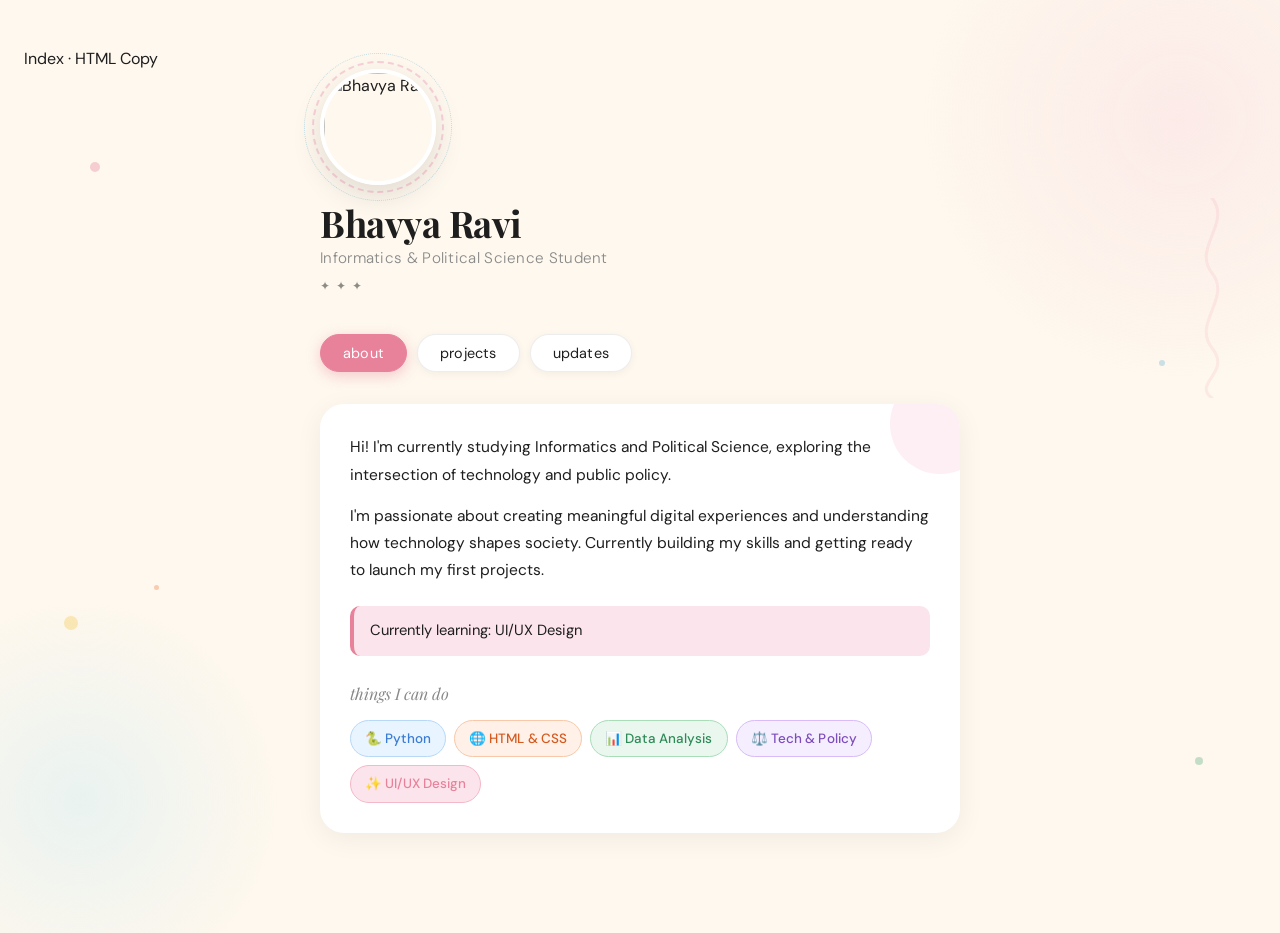
==== commit 68db8ed7: "Update index.html" ====
--- a/index.html
+++ b/index.html
@@ -122,4 +122,3 @@
   </script>
 </body>
 </html>
- 
--- a/style.css
+++ b/style.css
@@ -1,8 +1,6 @@
-
-Copy
+@import url('https://fonts.googleapis.com/css2?family=Playfair+Display:ital,wght@0,500;0,700;1,400&family=DM+Sans:wght@300;400;500&display=swap');
 
 *, *::before, *::after { box-sizing: border-box; margin: 0; padding: 0; }
- 
 :root {
   --cream: #fef8ee;
   --warm: #fdefd5;
